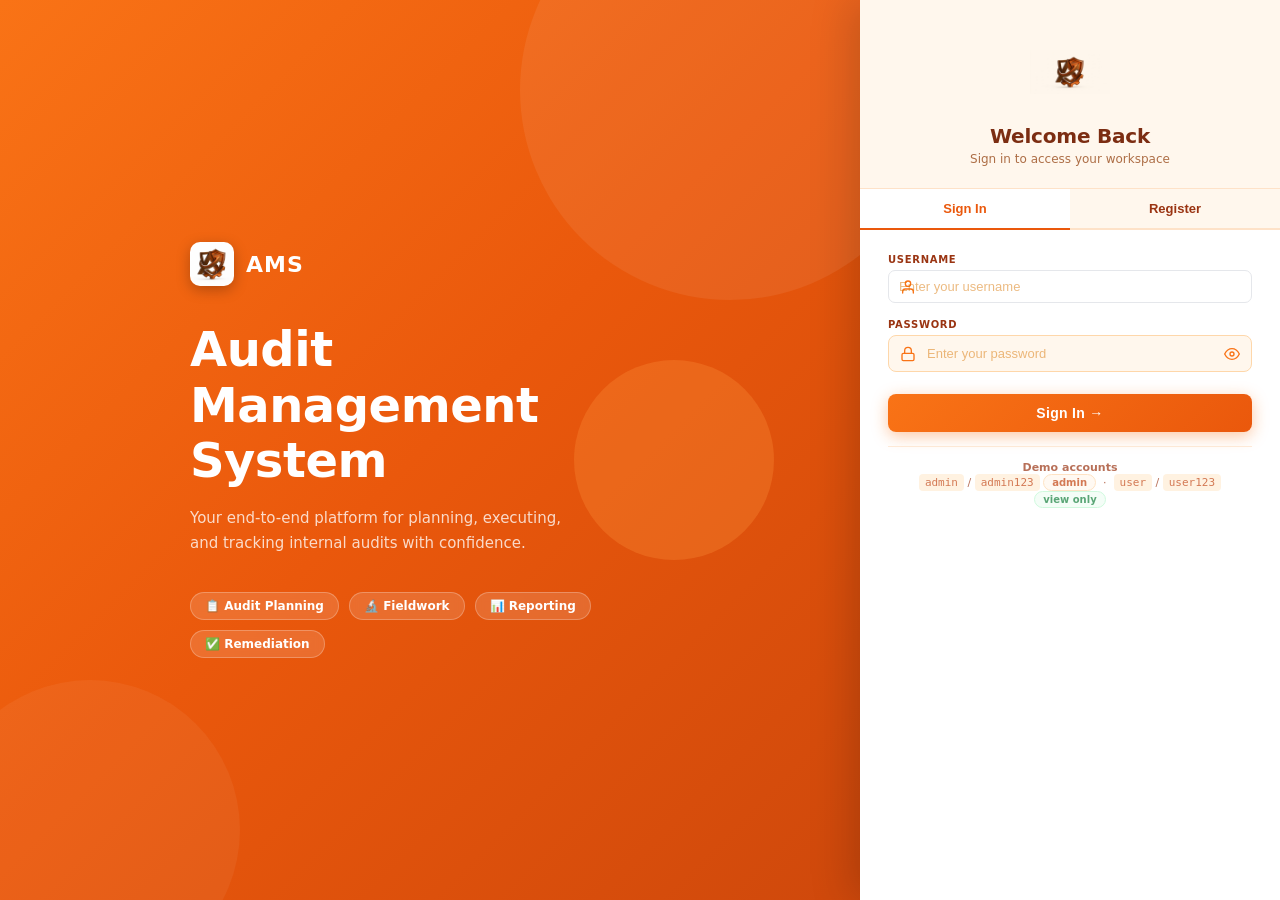
==== app/index.html @ 2ae7cb0f "first commit" ====
<!DOCTYPE html>
<html lang="en">
<head>
  <meta charset="UTF-8">
  <meta name="viewport" content="width=device-width, initial-scale=1.0">
  <title>Audit Management System</title>
  <link rel="icon" type="image/jpeg" href="src/assets/logo.jpeg">
  <link rel="stylesheet" href="src/styles.css">
  <link rel="stylesheet" href="src/auth/login.css">
</head>
<body>

<div id="toast-container"></div>

<!-- MODAL CONTAINER -->
<div id="modal-root"></div>

<!-- ═══════════════════════════════════════════════════════════
     AUTH SCREEN  (shown before the app loads)
     ═══════════════════════════════════════════════════════════ -->
<div id="auth-screen">

  <!-- LEFT: branding / hero -->
  <div class="auth-hero">
    <div class="auth-hero-inner">
      <div class="auth-brand">
        <img src="src/assets/logo.jpeg" alt="AMS Logo" class="auth-brand-logo">
        <span class="auth-brand-name">AMS</span>
      </div>
      <h2 class="auth-hero-title">Audit Management<br>System</h2>
      <p class="auth-hero-sub">
        Your end-to-end platform for planning, executing,<br>
        and tracking internal audits with confidence.
      </p>
      <div class="auth-hero-pills">
        <span class="auth-pill">📋 Audit Planning</span>
        <span class="auth-pill">🔬 Fieldwork</span>
        <span class="auth-pill">📊 Reporting</span>
        <span class="auth-pill">✅ Remediation</span>
      </div>
    </div>
    <!-- decorative swirl blobs -->
    <div class="auth-blob auth-blob-1"></div>
    <div class="auth-blob auth-blob-2"></div>
    <div class="auth-blob auth-blob-3"></div>
  </div>

  <!-- RIGHT: card -->
  <div class="auth-card">

    <!-- Header -->
    <div class="auth-header">
      <span class="auth-logo">
        <img src="src/assets/logo.jpeg" alt="AMS" style="width:80px;height:80px;border-radius:0;object-fit:contain;mix-blend-mode:multiply;background:transparent;">
      </span>
      <h1>Welcome Back</h1>
      <p>Sign in to access your workspace</p>
    </div>

    <!-- Tab switcher -->
    <div class="auth-tabs">
      <button class="auth-tab active" id="tab-login"    onclick="authShowTab('login')">Sign In</button>
      <button class="auth-tab"        id="tab-register" onclick="authShowTab('register')">Register</button>
    </div>

    <!-- Scrollable panels wrapper -->
    <div class="auth-panels-wrap">

    <!-- ── LOGIN PANEL ── -->
    <div class="auth-panel active" id="panel-login">
      <div class="auth-error"   id="login-error"></div>
      <div class="auth-success" id="login-success"></div>

      <div class="auth-field">
        <label>Username</label>
        <div class="auth-input-wrap">
          <span class="auth-icon">
            <svg xmlns="http://www.w3.org/2000/svg" viewBox="0 0 24 24" fill="none" stroke="currentColor" stroke-width="2" stroke-linecap="round" stroke-linejoin="round" width="16" height="16"><path d="M20 21v-2a4 4 0 0 0-4-4H8a4 4 0 0 0-4 4v2"/><circle cx="12" cy="7" r="4"/></svg>
          </span>
          <input class="auth-input" type="text" id="login-username" placeholder="Enter your username" autocomplete="username">
        </div>
      </div>

      <div class="auth-field">
        <label>Password</label>
        <div class="auth-input-wrap">
          <span class="auth-icon">
            <svg xmlns="http://www.w3.org/2000/svg" viewBox="0 0 24 24" fill="none" stroke="currentColor" stroke-width="2" stroke-linecap="round" stroke-linejoin="round" width="16" height="16"><rect x="3" y="11" width="18" height="11" rx="2" ry="2"/><path d="M7 11V7a5 5 0 0 1 10 0v4"/></svg>
          </span>
          <input class="auth-input" type="password" id="login-password" placeholder="Enter your password" autocomplete="current-password">
          <button type="button" class="pw-toggle" onclick="togglePw('login-password', this)" tabindex="-1" aria-label="Show password">
            <svg class="eye-show" xmlns="http://www.w3.org/2000/svg" viewBox="0 0 24 24" fill="none" stroke="currentColor" stroke-width="2" stroke-linecap="round" stroke-linejoin="round" width="16" height="16"><path d="M1 12s4-8 11-8 11 8 11 8-4 8-11 8-11-8-11-8z"/><circle cx="12" cy="12" r="3"/></svg>
            <svg class="eye-hide" xmlns="http://www.w3.org/2000/svg" viewBox="0 0 24 24" fill="none" stroke="currentColor" stroke-width="2" stroke-linecap="round" stroke-linejoin="round" width="16" height="16" style="display:none"><path d="M17.94 17.94A10.07 10.07 0 0 1 12 20c-7 0-11-8-11-8a18.45 18.45 0 0 1 5.06-5.94"/><path d="M9.9 4.24A9.12 9.12 0 0 1 12 4c7 0 11 8 11 8a18.5 18.5 0 0 1-2.16 3.19"/><line x1="1" y1="1" x2="23" y2="23"/></svg>
          </button>
        </div>
      </div>

      <button class="auth-btn" onclick="authDoLogin()">Sign In &rarr;</button>

      <div class="auth-hint">
        <strong>Demo accounts</strong><br>
        <code>admin</code> / <code>admin123</code>
        <span class="role-badge admin">admin</span>
        &nbsp;·&nbsp;
        <code>user</code> / <code>user123</code>
        <span class="role-badge user">view only</span>
      </div>
    </div>

    <!-- ── REGISTER PANEL ── -->
    <div class="auth-panel" id="panel-register">
      <div class="auth-error"   id="reg-error"></div>
      <div class="auth-success" id="reg-success"></div>

      <div class="auth-field">
        <label>Full Name</label>
        <div class="auth-input-wrap">
          <span class="auth-icon">
            <svg xmlns="http://www.w3.org/2000/svg" viewBox="0 0 24 24" fill="none" stroke="currentColor" stroke-width="2" stroke-linecap="round" stroke-linejoin="round" width="16" height="16"><path d="M20 21v-2a4 4 0 0 0-4-4H8a4 4 0 0 0-4 4v2"/><circle cx="12" cy="7" r="4"/></svg>
          </span>
          <input class="auth-input" type="text" id="reg-name" placeholder="e.g. Juan dela Cruz">
        </div>
      </div>

      <div class="auth-field">
        <label>Email</label>
        <div class="auth-input-wrap">
          <span class="auth-icon">
            <svg xmlns="http://www.w3.org/2000/svg" viewBox="0 0 24 24" fill="none" stroke="currentColor" stroke-width="2" stroke-linecap="round" stroke-linejoin="round" width="16" height="16"><path d="M4 4h16c1.1 0 2 .9 2 2v12c0 1.1-.9 2-2 2H4c-1.1 0-2-.9-2-2V6c0-1.1.9-2 2-2z"/><polyline points="22,6 12,13 2,6"/></svg>
          </span>
          <input class="auth-input" type="email" id="reg-email" placeholder="you@company.com" autocomplete="email">
        </div>
      </div>

      <div class="auth-field">
        <label>Username</label>
        <div class="auth-input-wrap">
          <span class="auth-icon">
            <svg xmlns="http://www.w3.org/2000/svg" viewBox="0 0 24 24" fill="none" stroke="currentColor" stroke-width="2" stroke-linecap="round" stroke-linejoin="round" width="16" height="16"><path d="M20 21v-2a4 4 0 0 0-4-4H8a4 4 0 0 0-4 4v2"/><circle cx="12" cy="7" r="4"/></svg>
          </span>
          <input class="auth-input" type="text" id="reg-username" placeholder="3–20 chars, letters/numbers/_" autocomplete="username">
        </div>
      </div>

      <div class="auth-field">
        <label>Password</label>
        <div class="auth-input-wrap">
          <span class="auth-icon">
            <svg xmlns="http://www.w3.org/2000/svg" viewBox="0 0 24 24" fill="none" stroke="currentColor" stroke-width="2" stroke-linecap="round" stroke-linejoin="round" width="16" height="16"><rect x="3" y="11" width="18" height="11" rx="2" ry="2"/><path d="M7 11V7a5 5 0 0 1 10 0v4"/></svg>
          </span>
          <input class="auth-input" type="password" id="reg-password" placeholder="At least 6 characters" autocomplete="new-password">
          <button type="button" class="pw-toggle" onclick="togglePw('reg-password', this)" tabindex="-1" aria-label="Show password">
            <svg class="eye-show" xmlns="http://www.w3.org/2000/svg" viewBox="0 0 24 24" fill="none" stroke="currentColor" stroke-width="2" stroke-linecap="round" stroke-linejoin="round" width="16" height="16"><path d="M1 12s4-8 11-8 11 8 11 8-4 8-11 8-11-8-11-8z"/><circle cx="12" cy="12" r="3"/></svg>
            <svg class="eye-hide" xmlns="http://www.w3.org/2000/svg" viewBox="0 0 24 24" fill="none" stroke="currentColor" stroke-width="2" stroke-linecap="round" stroke-linejoin="round" width="16" height="16" style="display:none"><path d="M17.94 17.94A10.07 10.07 0 0 1 12 20c-7 0-11-8-11-8a18.45 18.45 0 0 1 5.06-5.94"/><path d="M9.9 4.24A9.12 9.12 0 0 1 12 4c7 0 11 8 11 8a18.5 18.5 0 0 1-2.16 3.19"/><line x1="1" y1="1" x2="23" y2="23"/></svg>
          </button>
        </div>
      </div>

      <div class="auth-field">
        <label>Confirm Password</label>
        <div class="auth-input-wrap">
          <span class="auth-icon">
            <svg xmlns="http://www.w3.org/2000/svg" viewBox="0 0 24 24" fill="none" stroke="currentColor" stroke-width="2" stroke-linecap="round" stroke-linejoin="round" width="16" height="16"><rect x="3" y="11" width="18" height="11" rx="2" ry="2"/><path d="M7 11V7a5 5 0 0 1 10 0v4"/></svg>
          </span>
          <input class="auth-input" type="password" id="reg-confirm" placeholder="Repeat password" autocomplete="new-password">
          <button type="button" class="pw-toggle" onclick="togglePw('reg-confirm', this)" tabindex="-1" aria-label="Show password">
            <svg class="eye-show" xmlns="http://www.w3.org/2000/svg" viewBox="0 0 24 24" fill="none" stroke="currentColor" stroke-width="2" stroke-linecap="round" stroke-linejoin="round" width="16" height="16"><path d="M1 12s4-8 11-8 11 8 11 8-4 8-11 8-11-8-11-8z"/><circle cx="12" cy="12" r="3"/></svg>
            <svg class="eye-hide" xmlns="http://www.w3.org/2000/svg" viewBox="0 0 24 24" fill="none" stroke="currentColor" stroke-width="2" stroke-linecap="round" stroke-linejoin="round" width="16" height="16" style="display:none"><path d="M17.94 17.94A10.07 10.07 0 0 1 12 20c-7 0-11-8-11-8a18.45 18.45 0 0 1 5.06-5.94"/><path d="M9.9 4.24A9.12 9.12 0 0 1 12 4c7 0 11 8 11 8a18.5 18.5 0 0 1-2.16 3.19"/><line x1="1" y1="1" x2="23" y2="23"/></svg>
          </button>
        </div>
      </div>

      <button class="auth-btn" onclick="authDoRegister()">Create Account &rarr;</button>

      <div class="auth-hint">
        New accounts are granted <strong>view-only</strong> access.<br>
        Contact an admin to request write access.
      </div>
    </div>

    </div><!-- /.auth-panels-wrap -->
  </div><!-- /.auth-card -->
</div><!-- /#auth-screen -->

<div class="app">
  <!-- SIDEBAR -->
  <aside class="sidebar">
    <div class="sidebar-header">
      <img src="src/assets/logo.jpeg" alt="AMS Logo" class="sidebar-logo-img">
      <div class="sidebar-header-text">
        <h1>AMS</h1>
        <p>Audit Management System</p>
      </div>
    </div>

    <div class="sidebar-section">
      <div class="sidebar-section-label">Dashboard</div>
      <div class="nav-item active" onclick="navigate('dashboard')" id="nav-dashboard">
        <span class="icon"><svg xmlns="http://www.w3.org/2000/svg" viewBox="0 0 24 24" fill="none" stroke="currentColor" stroke-width="2" stroke-linecap="round" stroke-linejoin="round" width="16" height="16"><rect x="3" y="3" width="7" height="7"/><rect x="14" y="3" width="7" height="7"/><rect x="14" y="14" width="7" height="7"/><rect x="3" y="14" width="7" height="7"/></svg></span> Dashboard
      </div>
    </div>

    <div class="sidebar-section">
      <div class="sidebar-section-label">Planning</div>
      <div class="nav-item" onclick="navigate('universe')" id="nav-universe">
        <span class="icon"><svg xmlns="http://www.w3.org/2000/svg" viewBox="0 0 24 24" fill="none" stroke="currentColor" stroke-width="2" stroke-linecap="round" stroke-linejoin="round" width="16" height="16"><circle cx="12" cy="12" r="10"/><line x1="2" y1="12" x2="22" y2="12"/><path d="M12 2a15.3 15.3 0 0 1 4 10 15.3 15.3 0 0 1-4 10 15.3 15.3 0 0 1-4-10 15.3 15.3 0 0 1 4-10z"/></svg></span> Audit Universe
      </div>
      <div class="nav-item" onclick="navigate('plan')" id="nav-plan">
        <span class="icon"><svg xmlns="http://www.w3.org/2000/svg" viewBox="0 0 24 24" fill="none" stroke="currentColor" stroke-width="2" stroke-linecap="round" stroke-linejoin="round" width="16" height="16"><path d="M14 2H6a2 2 0 0 0-2 2v16a2 2 0 0 0 2 2h12a2 2 0 0 0 2-2V8z"/><polyline points="14 2 14 8 20 8"/><line x1="16" y1="13" x2="8" y2="13"/><line x1="16" y1="17" x2="8" y2="17"/><polyline points="10 9 9 9 8 9"/></svg></span> Annual Plan
      </div>
    </div>

    <div class="sidebar-section">
      <div class="sidebar-section-label">Execution</div>
      <div class="nav-item" onclick="navigate('engagements')" id="nav-engagements">
        <span class="icon"><svg xmlns="http://www.w3.org/2000/svg" viewBox="0 0 24 24" fill="none" stroke="currentColor" stroke-width="2" stroke-linecap="round" stroke-linejoin="round" width="16" height="16"><path d="M22 19a2 2 0 0 1-2 2H4a2 2 0 0 1-2-2V5a2 2 0 0 1 2-2h5l2 3h9a2 2 0 0 1 2 2z"/></svg></span> Engagements
      </div>
      <div class="nav-item" onclick="navigate('fieldwork')" id="nav-fieldwork">
        <span class="icon"><svg xmlns="http://www.w3.org/2000/svg" viewBox="0 0 24 24" fill="none" stroke="currentColor" stroke-width="2" stroke-linecap="round" stroke-linejoin="round" width="16" height="16"><path d="M9 3H5a2 2 0 0 0-2 2v4m6-6h10a2 2 0 0 1 2 2v4M9 3v11m0 0H5a2 2 0 0 0-2 2v3a2 2 0 0 0 2 2h14a2 2 0 0 0 2-2v-3a2 2 0 0 0-2-2h-4m-5 0h4"/></svg></span> Fieldwork
      </div>
      <div class="nav-item" onclick="navigate('docreqs')" id="nav-docreqs">
        <span class="icon"><svg xmlns="http://www.w3.org/2000/svg" viewBox="0 0 24 24" fill="none" stroke="currentColor" stroke-width="2" stroke-linecap="round" stroke-linejoin="round" width="16" height="16"><path d="M22 19a2 2 0 0 1-2 2H4a2 2 0 0 1-2-2V5a2 2 0 0 1 2-2h5l2 3h9a2 2 0 0 1 2 2z"/><line x1="12" y1="11" x2="12" y2="17"/><line x1="9" y1="14" x2="15" y2="14"/></svg></span> Document Requests
        <span class="nav-badge" id="badge-docreqs">3</span>
      </div>
    </div>

    <div class="sidebar-section">
      <div class="sidebar-section-label">Reporting</div>
      <div class="nav-item" onclick="navigate('reporting')" id="nav-reporting">
        <span class="icon"><svg xmlns="http://www.w3.org/2000/svg" viewBox="0 0 24 24" fill="none" stroke="currentColor" stroke-width="2" stroke-linecap="round" stroke-linejoin="round" width="16" height="16"><path d="M14 2H6a2 2 0 0 0-2 2v16a2 2 0 0 0 2 2h12a2 2 0 0 0 2-2V8z"/><polyline points="14 2 14 8 20 8"/><line x1="16" y1="13" x2="8" y2="13"/><line x1="16" y1="17" x2="8" y2="17"/></svg></span> Reports
      </div>
      <div class="nav-item" onclick="navigate('issues')" id="nav-issues">
        <span class="icon"><svg xmlns="http://www.w3.org/2000/svg" viewBox="0 0 24 24" fill="none" stroke="currentColor" stroke-width="2" stroke-linecap="round" stroke-linejoin="round" width="16" height="16"><path d="M10.29 3.86L1.82 18a2 2 0 0 0 1.71 3h16.94a2 2 0 0 0 1.71-3L13.71 3.86a2 2 0 0 0-3.42 0z"/><line x1="12" y1="9" x2="12" y2="13"/><line x1="12" y1="17" x2="12.01" y2="17"/></svg></span> Issues &amp; Remediation
        <span class="nav-badge" id="badge-issues">7</span>
      </div>
    </div>

    <div class="sidebar-section">
      <div class="sidebar-section-label">Administration</div>
      <div class="nav-item" onclick="navigate('iam')" id="nav-iam">
        <span class="icon"><svg xmlns="http://www.w3.org/2000/svg" viewBox="0 0 24 24" fill="none" stroke="currentColor" stroke-width="2" stroke-linecap="round" stroke-linejoin="round" width="16" height="16"><path d="M17 21v-2a4 4 0 0 0-4-4H5a4 4 0 0 0-4 4v2"/><circle cx="9" cy="7" r="4"/><path d="M23 21v-2a4 4 0 0 0-3-3.87"/><path d="M16 3.13a4 4 0 0 1 0 7.75"/></svg></span> Users &amp; Roles
      </div>
      <div class="nav-item" onclick="navigate('trail')" id="nav-trail">
        <span class="icon"><svg xmlns="http://www.w3.org/2000/svg" viewBox="0 0 24 24" fill="none" stroke="currentColor" stroke-width="2" stroke-linecap="round" stroke-linejoin="round" width="16" height="16"><rect x="3" y="11" width="18" height="11" rx="2" ry="2"/><path d="M7 11V7a5 5 0 0 1 10 0v4"/></svg></span> Audit Trail
      </div>
    </div>

    <div class="sidebar-footer">
      <div class="user-chip" onclick="navigate('iam')">
        <div class="user-avatar" id="user-avatar">CA</div>
        <div class="user-info">
          <div class="user-name" id="user-name">Chief Auditor</div>
          <div class="user-role" id="user-role">Chief Audit Executive</div>
        </div>
      </div>
      <button id="logout-btn" onclick="authLogout()" style="margin-top:12px;width:100%;display:flex;align-items:center;justify-content:center;gap:6px;padding:8px 12px;background:rgba(255,255,255,0.08);border:1px solid rgba(255,255,255,0.15);border-radius:8px;color:rgba(255,255,255,0.8);font-size:12px;font-weight:600;cursor:pointer;transition:all 0.15s;" onmouseover="this.style.background='rgba(255,255,255,0.15)'" onmouseout="this.style.background='rgba(255,255,255,0.08)'">
        <svg xmlns="http://www.w3.org/2000/svg" viewBox="0 0 24 24" fill="none" stroke="currentColor" stroke-width="2" stroke-linecap="round" stroke-linejoin="round" width="14" height="14"><path d="M9 21H5a2 2 0 0 1-2-2V5a2 2 0 0 1 2-2h4"/><polyline points="16 17 21 12 16 7"/><line x1="21" y1="12" x2="9" y2="12"/></svg>Sign Out
      </button>
      <button onclick="dbReset()" style="margin-top:6px;width:100%;padding:5px;background:transparent;border:1px solid rgba(255,255,255,0.1);border-radius:6px;color:rgba(255,255,255,0.35);font-size:11px;cursor:pointer;transition:all 0.15s;" onmouseover="this.style.color='rgba(255,255,255,0.65)'" onmouseout="this.style.color='rgba(255,255,255,0.35)'">
        <svg xmlns="http://www.w3.org/2000/svg" viewBox="0 0 24 24" fill="none" stroke="currentColor" stroke-width="2" stroke-linecap="round" stroke-linejoin="round" width="12" height="12" style="vertical-align:-2px;margin-right:3px"><polyline points="23 4 23 10 17 10"/><polyline points="1 20 1 14 7 14"/><path d="M3.51 9a9 9 0 0 1 14.85-3.36L23 10M1 14l4.64 4.36A9 9 0 0 0 20.49 15"/></svg>Reset Sample Data
      </button>
    </div>
  </aside>

  <!-- MAIN -->
  <main class="main">
    <div class="topbar">
      <h2 id="page-title">Dashboard</h2>
      <div class="topbar-actions" id="topbar-actions">
        <div id="readonly-banner"><svg xmlns="http://www.w3.org/2000/svg" viewBox="0 0 24 24" fill="none" stroke="currentColor" stroke-width="2" stroke-linecap="round" stroke-linejoin="round" width="14" height="14" style="vertical-align:-2px;margin-right:4px"><path d="M10.29 3.86L1.82 18a2 2 0 0 0 1.71 3h16.94a2 2 0 0 0 1.71-3L13.71 3.86a2 2 0 0 0-3.42 0z"/><line x1="12" y1="9" x2="12" y2="13"/><line x1="12" y1="17" x2="12.01" y2="17"/></svg>View-only mode</div>
      </div>
    </div>
    <div class="content" id="main-content">
      <!-- Dynamic content rendered here -->
    </div>
  </main>
</div>

<!-- Auth module must load before everything else -->
<script src="src/auth/auth.js"></script>

<!-- Application modules loaded in dependency order -->
<script src="src/data/db.js"></script>
<script src="src/utils/helpers.js"></script>
<script src="src/utils/navigation.js"></script>
<script src="src/components/dashboard.js"></script>
<script src="src/components/universe.js"></script>
<script src="src/components/plan.js"></script>
<script src="src/components/engagements.js"></script>
<script src="src/components/fieldwork.js"></script>
<script src="src/components/docreqs.js"></script>
<script src="src/components/reporting.js"></script>
<script src="src/components/issues.js"></script>
<script src="src/components/iam.js"></script>
<script src="src/components/trail.js"></script>
<script src="src/main.js"></script>
<script>
function togglePw(inputId, btn) {
  var input = document.getElementById(inputId);
  var isHidden = input.type === 'password';
  input.type = isHidden ? 'text' : 'password';
  btn.querySelector('.eye-show').style.display = isHidden ? 'none'  : '';
  btn.querySelector('.eye-hide').style.display = isHidden ? ''      : 'none';
  btn.setAttribute('aria-label', isHidden ? 'Hide password' : 'Show password');
}
</script>
</body>
</html>
---- app/src/styles.css ----
/* ============================================================
   AMS — Global Stylesheet  (Dark + Orange — BuildCore style)
   ============================================================ */

:root {
  /* Orange palette */
  --orange:        #f97316;
  --orange-dark:   #ea580c;
  --orange-darker: #c2410c;
  --orange-light:  #fb923c;
  --orange-pale:   #fff7ed;
  --orange-glow:   rgba(249,115,22,0.18);

  /* Dark palette */
  --dark-900: #111111;
  --dark-800: #1a1a1a;
  --dark-700: #222222;
  --dark-600: #2a2a2a;
  --dark-500: #333333;
  --dark-400: #444444;

  /* Light surface (main content area) */
  --bg:        #f5f5f5;
  --surface:   #ffffff;
  --border:    #e5e7eb;

  /* Text */
  --text:      #111827;
  --muted:     #6b7280;
  --text-dark: rgba(255,255,255,0.85);
  --muted-dark:rgba(255,255,255,0.45);

  /* Status */
  --success: #16a34a;
  --warning: #d97706;
  --danger:  #dc2626;
  --info:    #0284c7;

  /* Misc */
  --radius:    10px;
  --radius-lg: 16px;
  --shadow-sm: 0 1px 2px rgba(0,0,0,0.06);
  --shadow:    0 1px 4px rgba(0,0,0,0.08), 0 1px 2px rgba(0,0,0,0.04);
  --shadow-md: 0 4px 14px rgba(0,0,0,0.10);
  --shadow-lg: 0 10px 32px rgba(0,0,0,0.14);
  --sidebar-w: 250px;
}

* { box-sizing: border-box; margin: 0; padding: 0; }
body {
  font-family: -apple-system, "Segoe UI", system-ui, sans-serif;
  font-size: 14px;
  background: var(--bg);
  color: var(--text);
  min-height: 100vh;
  -webkit-font-smoothing: antialiased;
}

/* ── Layout ──────────────────────────────────────────────── */
.app { display: flex; height: 100vh; overflow: hidden; }

/* ══ DARK SIDEBAR ══════════════════════════════════════════ */
.sidebar {
  width: var(--sidebar-w);
  background: var(--dark-800);
  color: var(--text-dark);
  display: flex;
  flex-direction: column;
  flex-shrink: 0;
  overflow-y: auto;
  border-right: 1px solid var(--dark-600);
}

.sidebar-header {
  padding: 18px 18px 16px;
  border-bottom: 1px solid var(--dark-600);
  display: flex;
  align-items: center;
  gap: 12px;
}

.sidebar-logo-img {
  width: 38px;
  height: 38px;
  border-radius: 8px;
  object-fit: cover;
  flex-shrink: 0;
  box-shadow: 0 2px 10px rgba(249,115,22,0.4);
}

.sidebar-header-text h1 {
  font-size: 15px;
  font-weight: 800;
  letter-spacing: 0.3px;
  line-height: 1.2;
  color: #fff;
}
.sidebar-header-text p {
  font-size: 10px;
  color: var(--muted-dark);
  margin-top: 2px;
}

.sidebar-section { padding: 10px 0; }
.sidebar-section-label {
  font-size: 9.5px;
  font-weight: 700;
  letter-spacing: 1.2px;
  text-transform: uppercase;
  color: rgba(255,255,255,0.28);
  padding: 0 18px 5px;
}

.nav-item {
  display: flex;
  align-items: center;
  gap: 10px;
  padding: 9px 18px;
  cursor: pointer;
  font-size: 13px;
  color: rgba(255,255,255,0.55);
  transition: all 0.15s;
  border-left: 3px solid transparent;
  margin: 1px 0;
}
.nav-item:hover {
  background: rgba(249,115,22,0.08);
  color: var(--orange-light);
}
.nav-item.active {
  background: rgba(249,115,22,0.12);
  color: var(--orange-light);
  border-left-color: var(--orange);
  font-weight: 600;
}
.nav-item .icon {
  width: 20px;
  flex-shrink: 0;
  display: flex;
  align-items: center;
  justify-content: center;
  opacity: 0.75;
}
.nav-item.active .icon { opacity: 1; color: var(--orange); }
.nav-badge {
  margin-left: auto;
  background: var(--orange-darker);
  color: #fff;
  font-size: 10px;
  font-weight: 700;
  padding: 1px 6px;
  border-radius: 10px;
  min-width: 18px;
  text-align: center;
}

.sidebar-footer {
  margin-top: auto;
  padding: 14px 18px;
  border-top: 1px solid var(--dark-600);
}
.user-chip { display: flex; align-items: center; gap: 10px; cursor: pointer; }
.user-avatar {
  width: 34px;
  height: 34px;
  border-radius: 50%;
  background: linear-gradient(135deg, var(--orange) 0%, var(--orange-darker) 100%);
  display: flex;
  align-items: center;
  justify-content: center;
  font-size: 13px;
  font-weight: 700;
  color: #fff;
  flex-shrink: 0;
  box-shadow: 0 2px 8px rgba(249,115,22,0.35);
}
.user-info { flex: 1; min-width: 0; }
.user-name {
  font-size: 13px;
  font-weight: 600;
  color: #fff;
  white-space: nowrap;
  overflow: hidden;
  text-overflow: ellipsis;
}
.user-role { font-size: 11px; color: var(--muted-dark); margin-top: 1px; }

/* ══ MAIN AREA ══════════════════════════════════════════════ */
.main { flex: 1; display: flex; flex-direction: column; overflow: hidden; background: var(--bg); }

.topbar {
  background: var(--surface);
  border-bottom: 1px solid var(--border);
  padding: 0 28px;
  height: 58px;
  display: flex;
  align-items: center;
  gap: 16px;
  flex-shrink: 0;
  box-shadow: var(--shadow-sm);
}
.topbar h2 {
  font-size: 17px;
  font-weight: 800;
  color: var(--text);
  letter-spacing: -0.3px;
}
.topbar-actions { margin-left: auto; display: flex; align-items: center; gap: 10px; }
.content { flex: 1; overflow-y: auto; padding: 28px; }

/* ── Cards ───────────────────────────────────────────────── */
.card {
  background: var(--surface);
  border: 1px solid var(--border);
  border-radius: var(--radius);
  box-shadow: var(--shadow);
}
.card-header {
  padding: 16px 20px;
  border-bottom: 1px solid var(--border);
  display: flex;
  align-items: center;
  justify-content: space-between;
  gap: 12px;
}
.card-title { font-size: 14px; font-weight: 700; }
.card-body { padding: 20px; }

/* ── Buttons ─────────────────────────────────────────────── */
.btn {
  display: inline-flex;
  align-items: center;
  gap: 6px;
  padding: 7px 14px;
  border-radius: 7px;
  font-size: 13px;
  font-weight: 600;
  cursor: pointer;
  border: 1px solid transparent;
  transition: all 0.15s;
  line-height: 1.4;
}
.btn-primary   { background: var(--orange); color: #fff; border-color: var(--orange); box-shadow: 0 2px 8px rgba(249,115,22,0.3); }
.btn-primary:hover { background: var(--orange-dark); border-color: var(--orange-dark); }
.btn-secondary { background: var(--surface); color: var(--text); border-color: var(--border); }
.btn-secondary:hover { background: var(--bg); }
.btn-success   { background: var(--success); color: #fff; }
.btn-danger    { background: var(--danger);  color: #fff; }
.btn-warning   { background: var(--warning); color: #fff; }
.btn-info      { background: var(--info);    color: #fff; }
.btn-sm  { padding: 4px 10px;  font-size: 12px; }
.btn-xs  { padding: 2px 8px;   font-size: 11px; }
.btn:disabled { opacity: 0.45; cursor: not-allowed; }

/* ── Tables ──────────────────────────────────────────────── */
.table-wrap { overflow-x: auto; }
table { width: 100%; border-collapse: collapse; }
th {
  background: var(--bg);
  font-size: 11px; font-weight: 700;
  text-transform: uppercase; letter-spacing: 0.5px;
  color: var(--muted); padding: 9px 12px;
  text-align: left; border-bottom: 1px solid var(--border); white-space: nowrap;
}
td { padding: 10px 12px; border-bottom: 1px solid var(--border); font-size: 13px; vertical-align: middle; }
tr:last-child td { border-bottom: none; }
tr:hover td { background: #fafafa; }

/* ── Badges ──────────────────────────────────────────────── */
.badge { display: inline-block; padding: 2px 8px; border-radius: 12px; font-size: 11px; font-weight: 600; white-space: nowrap; }
.badge-critical    { background: #fef2f2; color: #dc2626; }
.badge-high        { background: #fff7ed; color: #ea580c; }
.badge-medium      { background: #fffbeb; color: #ca8a04; }
.badge-low         { background: #f0fdf4; color: #16a34a; }
.badge-planned     { background: #eff6ff; color: #2563eb; }
.badge-scheduled   { background: #f0f9ff; color: #0369a1; }
.badge-in-progress { background: #fff7ed; color: var(--orange-dark); }
.badge-reporting   { background: #fdf4ff; color: #9333ea; }
.badge-closed      { background: #f0fdf4; color: #15803d; }
.badge-deferred    { background: #fef9c3; color: #854d0e; }
.badge-cancelled   { background: #fef2f2; color: #991b1b; }
.badge-draft       { background: #f1f5f9; color: #475569; }
.badge-open        { background: #fff7ed; color: var(--orange-dark); }
.badge-approved    { background: #f0fdf4; color: #15803d; }
.badge-pending     { background: #fff7ed; color: #9a3412; }
.badge-overdue     { background: #fef2f2; color: #dc2626; }
.badge-due-soon    { background: #fff7ed; color: #ea580c; }
.badge-not-due     { background: #f0fdf4; color: #16a34a; }
.badge-never       { background: #f8fafc; color: #64748b; }
.badge-default     { background: #f1f5f9; color: #475569; }
.badge-warning     { background: #fffbeb; color: #ca8a04; }

/* ── Forms ───────────────────────────────────────────────── */
.form-group { margin-bottom: 16px; }
.form-row { display: grid; grid-template-columns: repeat(auto-fit, minmax(200px, 1fr)); gap: 16px; }
label { display: block; font-size: 12px; font-weight: 600; color: var(--muted); margin-bottom: 5px; text-transform: uppercase; letter-spacing: 0.3px; }
input[type=text], input[type=number], input[type=date], input[type=email], select, textarea {
  width: 100%; padding: 8px 10px; border: 1px solid var(--border); border-radius: 7px;
  font-size: 13px; color: var(--text); background: var(--surface); transition: border 0.15s; outline: none;
}
input:focus, select:focus, textarea:focus {
  border-color: var(--orange);
  box-shadow: 0 0 0 3px rgba(249,115,22,0.12);
}
textarea { resize: vertical; min-height: 80px; }

/* ── Grid ────────────────────────────────────────────────── */
.grid-2 { display: grid; grid-template-columns: 1fr 1fr; gap: 20px; }
.grid-3 { display: grid; grid-template-columns: 1fr 1fr 1fr; gap: 20px; }
.grid-4 { display: grid; grid-template-columns: repeat(4, 1fr); gap: 20px; }

/* ── Stat Cards ──────────────────────────────────────────── */
.stat-card {
  background: var(--surface);
  border: 1px solid var(--border);
  border-radius: var(--radius);
  padding: 20px;
  box-shadow: var(--shadow);
  transition: transform 0.15s, box-shadow 0.15s;
}
.stat-card:hover { transform: translateY(-2px); box-shadow: var(--shadow-md); }
.stat-label { font-size: 11px; font-weight: 700; color: var(--muted); text-transform: uppercase; letter-spacing: 0.5px; }
.stat-value { font-size: 30px; font-weight: 800; margin: 6px 0 2px; line-height: 1; }
.stat-sub { font-size: 12px; color: var(--muted); }

/* ── Modals ──────────────────────────────────────────────── */
.modal-overlay { position: fixed; inset: 0; background: rgba(0,0,0,0.55); display: flex; align-items: center; justify-content: center; z-index: 1000; padding: 20px; backdrop-filter: blur(2px); }
.modal { background: var(--surface); border-radius: var(--radius-lg); width: 100%; max-width: 640px; max-height: 90vh; display: flex; flex-direction: column; box-shadow: var(--shadow-lg); }
.modal-lg { max-width: 860px; }
.modal-header { padding: 20px 24px 16px; border-bottom: 1px solid var(--border); display: flex; align-items: center; justify-content: space-between; }
.modal-header h3 { font-size: 16px; font-weight: 700; }
.modal-close { background: none; border: none; font-size: 20px; cursor: pointer; color: var(--muted); padding: 2px 6px; border-radius: 4px; }
.modal-close:hover { background: var(--bg); color: var(--text); }
.modal-body { padding: 24px; overflow-y: auto; flex: 1; }
.modal-footer { padding: 16px 24px; border-top: 1px solid var(--border); display: flex; justify-content: flex-end; gap: 10px; }

/* ── Inner Tabs ──────────────────────────────────────────── */
.tab-bar { display: flex; border-bottom: 2px solid var(--border); margin-bottom: 20px; gap: 4px; }
.tab-btn { padding: 8px 16px; font-size: 13px; font-weight: 500; cursor: pointer; border: none; background: none; color: var(--muted); border-bottom: 2px solid transparent; margin-bottom: -2px; transition: all 0.15s; border-radius: 4px 4px 0 0; }
.tab-btn:hover { color: var(--orange); background: var(--orange-pale); }
.tab-btn.active { color: var(--orange-dark); border-bottom-color: var(--orange); font-weight: 700; }
.tab-panel { display: none; }
.tab-panel.active { display: block; }

/* ── Timeline ────────────────────────────────────────────── */
.timeline { list-style: none; padding: 0; }
.timeline-item { display: flex; gap: 12px; margin-bottom: 14px; }
.timeline-dot { width: 9px; height: 9px; border-radius: 50%; background: var(--orange); flex-shrink: 0; margin-top: 4px; }
.timeline-dot.success { background: var(--success); }
.timeline-dot.warning { background: var(--warning); }
.timeline-dot.danger  { background: var(--danger); }
.timeline-content { flex: 1; }
.timeline-title { font-size: 13px; font-weight: 600; }
.timeline-meta { font-size: 11px; color: var(--muted); margin-top: 2px; }

/* ── Progress ────────────────────────────────────────────── */
.progress-bar { background: var(--border); border-radius: 99px; height: 6px; overflow: hidden; }
.progress-fill { height: 100%; border-radius: 99px; background: linear-gradient(90deg, var(--orange), var(--orange-dark)); transition: width 0.4s; }

/* ── Alerts ──────────────────────────────────────────────── */
.alert { padding: 12px 16px; border-radius: 8px; font-size: 13px; margin-bottom: 16px; display: flex; align-items: flex-start; gap: 10px; }
.alert-info    { background: #eff6ff; border: 1px solid #bfdbfe; color: #1e40af; }
.alert-warning { background: #fff7ed; border: 1px solid #fed7aa; color: #9a3412; }
.alert-success { background: #f0fdf4; border: 1px solid #bbf7d0; color: #14532d; }
.alert-danger  { background: #fef2f2; border: 1px solid #fecaca; color: #991b1b; }

/* ── Checklist ───────────────────────────────────────────── */
.check-item { display: flex; align-items: center; gap: 10px; padding: 8px 0; border-bottom: 1px solid var(--border); }
.check-item:last-child { border-bottom: none; }
.check-item input[type=checkbox] { width: 16px; height: 16px; accent-color: var(--orange); }
.check-label { font-size: 13px; flex: 1; }

/* ── Risk ────────────────────────────────────────────────── */
.risk-critical { color: var(--danger);  font-weight: 700; }
.risk-high     { color: var(--warning); font-weight: 700; }
.risk-medium   { color: #ca8a04;        font-weight: 700; }
.risk-low      { color: var(--success); font-weight: 700; }

/* ── Workflow Steps ──────────────────────────────────────── */
.workflow-steps { display: flex; align-items: center; gap: 0; margin-bottom: 24px; overflow-x: auto; padding-bottom: 4px; }
.wf-step { display: flex; flex-direction: column; align-items: center; flex: 1; min-width: 90px; }
.wf-step-circle { width: 32px; height: 32px; border-radius: 50%; display: flex; align-items: center; justify-content: center; font-size: 13px; font-weight: 700; border: 2px solid var(--border); background: var(--surface); color: var(--muted); }
.wf-step-circle.done   { background: var(--orange);      border-color: var(--orange);      color: #fff; }
.wf-step-circle.active { background: var(--orange-dark); border-color: var(--orange-dark); color: #fff; }
.wf-step-label { font-size: 10px; color: var(--muted); margin-top: 4px; text-align: center; max-width: 80px; }
.wf-connector { flex: 1; height: 2px; background: var(--border); margin-top: -18px; min-width: 20px; }
.wf-connector.done { background: var(--orange); }

/* ── Utility ─────────────────────────────────────────────── */
.flex { display: flex; align-items: center; }
.gap-2 { gap: 8px; }
.gap-3 { gap: 12px; }
.mt-4  { margin-top: 16px; }
.mt-6  { margin-top: 24px; }
.mb-4  { margin-bottom: 16px; }
.text-muted { color: var(--muted); }
.text-sm    { font-size: 12px; }
.font-bold  { font-weight: 700; }
.text-right { text-align: right; }
.hidden     { display: none !important; }
.divider    { height: 1px; background: var(--border); margin: 20px 0; }
.chip { display: inline-flex; align-items: center; gap: 4px; padding: 2px 8px; background: var(--bg); border: 1px solid var(--border); border-radius: 20px; font-size: 11px; color: var(--muted); }

/* ── Scrollbar ───────────────────────────────────────────── */
::-webkit-scrollbar { width: 5px; height: 5px; }
::-webkit-scrollbar-track { background: transparent; }
::-webkit-scrollbar-thumb { background: #d1d5db; border-radius: 3px; }
.sidebar::-webkit-scrollbar-thumb { background: var(--dark-500); }

/* ── Toast ───────────────────────────────────────────────── */
#toast-container { position: fixed; bottom: 24px; right: 24px; display: flex; flex-direction: column; gap: 8px; z-index: 9999; }
.toast { background: var(--dark-700); color: #f8fafc; padding: 12px 18px; border-radius: 9px; font-size: 13px; box-shadow: var(--shadow-md); display: flex; align-items: center; gap: 10px; animation: slideIn 0.2s ease; }
.toast.success { border-left: 3px solid var(--success); }
.toast.error   { border-left: 3px solid var(--danger);  }
.toast.info    { border-left: 3px solid var(--orange);  }
@keyframes slideIn { from { transform: translateX(40px); opacity: 0; } to { transform: translateX(0); opacity: 1; } }

/* ── Responsive ──────────────────────────────────────────── */
@media (max-width: 900px) {
  :root { --sidebar-w: 200px; }
  .grid-4 { grid-template-columns: 1fr 1fr; }
  .grid-3 { grid-template-columns: 1fr 1fr; }
  .grid-2 { grid-template-columns: 1fr; }
}
---- app/src/auth/login.css ----
/* ============================================================
s    app/src/auth/login.css  —  Orange landing-page design
   ============================================================ */

/* ── Full-screen overlay: two-column layout ── */
#auth-screen {
  position: fixed;
  inset: 0;
  display: flex;
  align-items: stretch;
  z-index: 9000;
  background: linear-gradient(135deg, #f97316 0%, #ea580c 40%, #c2410c 100%);
}

#auth-screen.hidden { display: none; }

/* ══════════════════════════════════════════
   LEFT HERO PANEL
══════════════════════════════════════════ */
.auth-hero {
  flex: 1;
  position: relative;
  display: flex;
  align-items: center;
  justify-content: center;
  padding: 60px 56px;
  overflow: hidden;
}

/* Decorative swirl blobs (mimic the curved shapes in the reference) */
.auth-blob {
  position: absolute;
  border-radius: 50%;
  pointer-events: none;
}
.auth-blob-1 {
  width: 420px; height: 420px;
  background: rgba(255,255,255,0.07);
  top: -120px; right: -80px;
}
.auth-blob-2 {
  width: 300px; height: 300px;
  background: rgba(255,255,255,0.05);
  bottom: -80px; left: -60px;
}
.auth-blob-3 {
  width: 200px; height: 200px;
  background: rgba(251,146,60,0.3);
  top: 40%; right: 10%;
}

.auth-hero-inner {
  position: relative;
  z-index: 1;
  max-width: 480px;
}

/* Brand row */
.auth-brand {
  display: flex;
  align-items: center;
  gap: 12px;
  margin-bottom: 36px;
}
.auth-brand-logo {
  width: 44px;
  height: 44px;
  border-radius: 10px;
  object-fit: cover;
  box-shadow: 0 4px 14px rgba(0,0,0,0.25);
}
.auth-brand-name {
  font-size: 22px;
  font-weight: 800;
  color: #fff;
  letter-spacing: 1px;
}

/* Hero headline */
.auth-hero-title {
  font-size: clamp(32px, 4vw, 48px);
  font-weight: 800;
  color: #fff;
  line-height: 1.15;
  letter-spacing: -0.5px;
  margin-bottom: 18px;
}

.auth-hero-sub {
  font-size: 15px;
  color: rgba(255,255,255,0.78);
  line-height: 1.65;
  margin-bottom: 36px;
}

/* Feature pills */
.auth-hero-pills {
  display: flex;
  flex-wrap: wrap;
  gap: 10px;
}
.auth-pill {
  background: rgba(255,255,255,0.14);
  border: 1px solid rgba(255,255,255,0.25);
  color: #fff;
  font-size: 12px;
  font-weight: 600;
  padding: 6px 14px;
  border-radius: 20px;
  backdrop-filter: blur(4px);
}

/* ══════════════════════════════════════════
   RIGHT CARD PANEL
══════════════════════════════════════════ */
.auth-card {
  width: 420px;
  flex-shrink: 0;
  background: #fff;
  display: flex;
  flex-direction: column;
  max-height: 100vh;
  overflow: hidden;
  box-shadow: -8px 0 40px rgba(0,0,0,0.18);
}

@keyframes authFadeIn {
  from { opacity: 0; transform: translateX(24px); }
  to   { opacity: 1; transform: translateX(0); }
}
.auth-card { animation: authFadeIn 0.4s ease; }

/* ── Card header ── */
.auth-header {
  flex-shrink: 0;
  padding: 32px 32px 22px;
  text-align: center;
  border-bottom: 1px solid #fee2c8;
  background: #fff7ed;
}

.auth-logo {
  display: flex;
  align-items: center;
  justify-content: center;
  margin-bottom: 12px;
}

.auth-header h1 {
  font-size: 20px;
  font-weight: 800;
  color: #7c2d12;
  letter-spacing: -0.2px;
  margin-bottom: 4px;
}

.auth-header p {
  font-size: 12px;
  color: #92400e;
  opacity: 0.75;
}

/* ── Tab switcher ── */
.auth-tabs {
  flex-shrink: 0;
  display: flex;
  border-bottom: 2px solid #fee2c8;
  background: #fff7ed;
}

.auth-tab {
  flex: 1;
  padding: 12px;
  font-size: 13px;
  font-weight: 600;
  text-align: center;
  cursor: pointer;
  color: #9a3412;
  border: none;
  background: transparent;
  border-bottom: 2px solid transparent;
  margin-bottom: -2px;
  transition: all 0.18s;
}
.auth-tab:hover {
  color: #ea580c;
  background: rgba(249,115,22,0.06);
}
.auth-tab.active {
  color: #ea580c;
  border-bottom-color: #ea580c;
  background: #fff;
}

/* ── Scrollable form area ── */
.auth-panels-wrap {
  flex: 1;
  overflow-y: auto;
  overflow-x: hidden;
  scrollbar-width: thin;
  scrollbar-color: #fed7aa transparent;
}
.auth-panels-wrap::-webkit-scrollbar { width: 4px; }
.auth-panels-wrap::-webkit-scrollbar-track { background: transparent; }
.auth-panels-wrap::-webkit-scrollbar-thumb { background: #fed7aa; border-radius: 4px; }

/* ── Form panels ── */
.auth-panel {
  display: none;
  padding: 24px 28px 28px;
}
.auth-panel.active { display: block; }

/* ── Form fields ── */
.auth-field { margin-bottom: 16px; }

.auth-field label {
  display: block;
  font-size: 10px;
  font-weight: 700;
  color: #9a3412;
  text-transform: uppercase;
  letter-spacing: 0.7px;
  margin-bottom: 5px;
}

.auth-input-wrap { position: relative; }

.auth-input-wrap .auth-icon {
  position: absolute;
  left: 12px;
  top: 50%;
  transform: translateY(-50%);
  pointer-events: none;
  color: #f97316;
  display: flex;
  align-items: center;
}

.auth-input {
  width: 100%;
  padding: 10px 38px 10px 38px;
  border: 1.5px solid #fed7aa;
  border-radius: 8px;
  font-size: 13px;
  color: #431407;
  background: #fff7ed;
  transition: border 0.15s, box-shadow 0.15s, background 0.15s;
  outline: none;
  box-sizing: border-box;
}
.auth-input::placeholder { color: #d97706; opacity: 0.5; }
.auth-input:focus {
  border-color: #f97316;
  background: #fff;
  box-shadow: 0 0 0 3px rgba(249,115,22,0.15);
}

/* ── Password toggle ── */
.pw-toggle {
  position: absolute;
  right: 10px;
  top: 50%;
  transform: translateY(-50%);
  background: none;
  border: none;
  cursor: pointer;
  padding: 2px;
  color: #f97316;
  display: flex;
  align-items: center;
  transition: color 0.15s;
}
.pw-toggle:hover { color: #c2410c; }

/* ── Submit button ── */
.auth-btn {
  width: 100%;
  padding: 11px;
  background: linear-gradient(135deg, #f97316 0%, #ea580c 100%);
  color: #ffffff;
  border: none;
  border-radius: 8px;
  font-size: 14px;
  font-weight: 700;
  cursor: pointer;
  transition: opacity 0.15s, transform 0.1s, box-shadow 0.15s;
  letter-spacing: 0.3px;
  margin-top: 6px;
  box-shadow: 0 4px 16px rgba(249,115,22,0.4);
}
.auth-btn:hover {
  opacity: 0.92;
  box-shadow: 0 6px 20px rgba(249,115,22,0.55);
}
.auth-btn:active { transform: scale(0.98); }

/* ── Error / Success messages ── */
.auth-error {
  background: #fef2f2;
  border: 1px solid #fecaca;
  color: #991b1b;
  padding: 9px 12px;
  border-radius: 8px;
  font-size: 12px;
  margin-bottom: 14px;
  display: none;
  align-items: center;
  gap: 8px;
}
.auth-error.show { display: flex; }

.auth-success {
  background: #fff7ed;
  border: 1px solid #fed7aa;
  color: #9a3412;
  padding: 9px 12px;
  border-radius: 8px;
  font-size: 12px;
  margin-bottom: 14px;
  display: none;
  align-items: center;
  gap: 8px;
}
.auth-success.show { display: flex; }

/* ── Demo hint ── */
.auth-hint {
  text-align: center;
  font-size: 11px;
  color: #9a3412;
  opacity: 0.7;
  margin-top: 14px;
  padding-top: 14px;
  border-top: 1px solid #fee2c8;
}
.auth-hint code {
  background: #ffedd5;
  padding: 2px 6px;
  border-radius: 4px;
  font-family: monospace;
  color: #c2410c;
  font-size: 11px;
}
.auth-hint strong { color: #9a3412; opacity: 1; }

/* ── Role badges ── */
.role-badge {
  display: inline-flex;
  align-items: center;
  gap: 4px;
  padding: 2px 8px;
  border-radius: 20px;
  font-size: 10px;
  font-weight: 700;
}
.role-badge.admin {
  background: #fff7ed;
  color: #c2410c;
  border: 1px solid #fed7aa;
}
.role-badge.user {
  background: #f0fdf4;
  color: #15803d;
  border: 1px solid #bbf7d0;
}

/* ── View-only banner (topbar) ── */
#readonly-banner {
  display: none;
  align-items: center;
  gap: 6px;
  background: #fff7ed;
  border: 1px solid #fed7aa;
  color: #9a3412;
  padding: 4px 12px;
  border-radius: 20px;
  font-size: 12px;
  font-weight: 600;
}
#readonly-banner.show { display: flex; }

/* ── Logout button ── */
#logout-btn {
  display: inline-flex;
  align-items: center;
  gap: 6px;
  padding: 5px 12px;
  background: transparent;
  border: 1px solid rgba(255,255,255,0.25);
  color: rgba(255,255,255,0.8);
  border-radius: 6px;
  font-size: 12px;
  font-weight: 600;
  cursor: pointer;
  transition: all 0.15s;
}
#logout-btn:hover { background: rgba(255,255,255,0.1); color: #fff; }

/* ── Responsive: stack on small screens ── */
@media (max-width: 768px) {
  #auth-screen { flex-direction: column; overflow-y: auto; }
  .auth-hero { flex: none; padding: 40px 28px 32px; min-height: 240px; }
  .auth-hero-title { font-size: 28px; }
  .auth-card { width: 100%; max-height: none; box-shadow: none; }
}
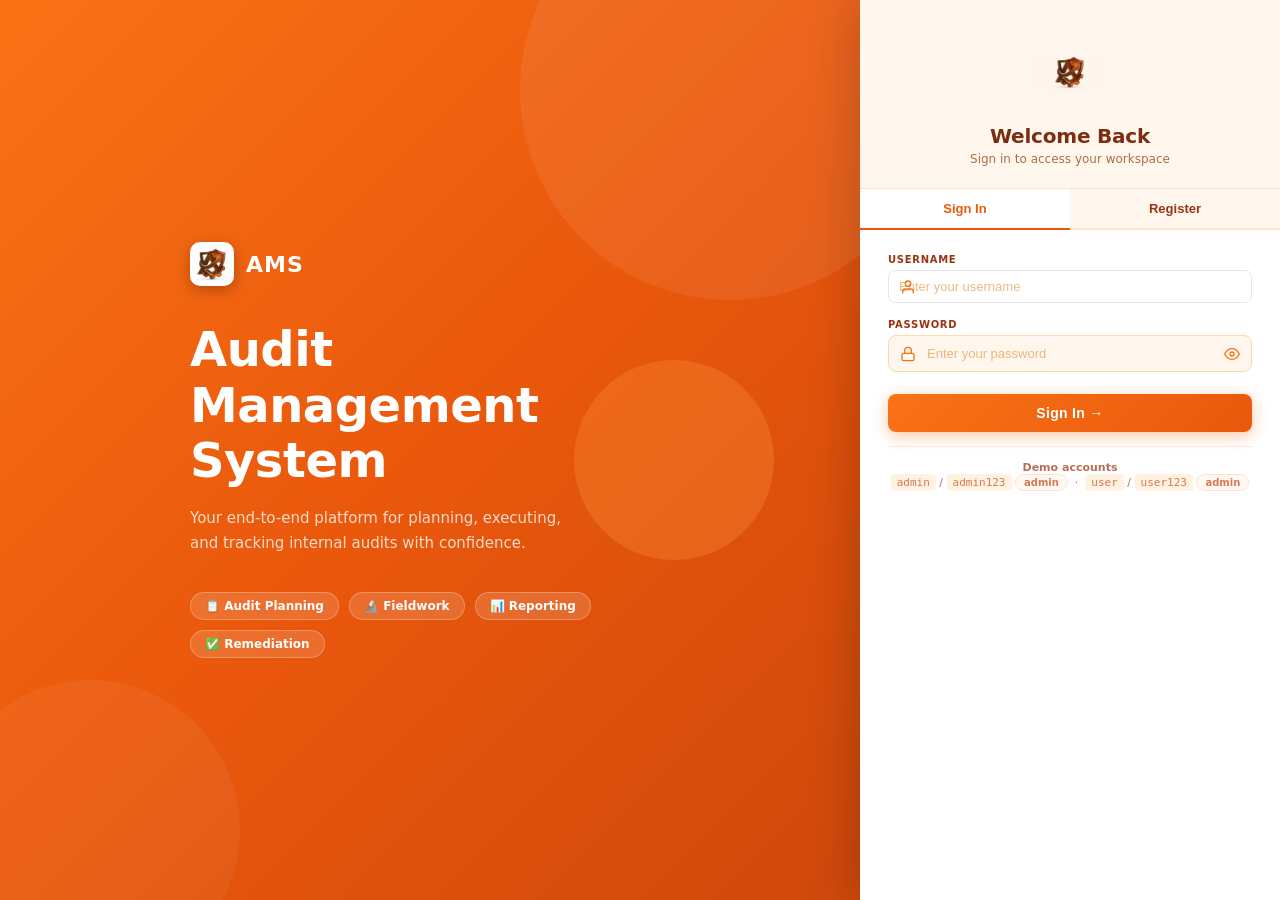
==== commit 0b88a8eb: "feat: clear sample data, make all demo accounts admin for testers" ====
--- a/app/index.html
+++ b/app/index.html
@@ -103,7 +103,7 @@
         <span class="role-badge admin">admin</span>
         &nbsp;·&nbsp;
         <code>user</code> / <code>user123</code>
-        <span class="role-badge user">view only</span>
+        <span class="role-badge admin">admin</span>
       </div>
     </div>
 
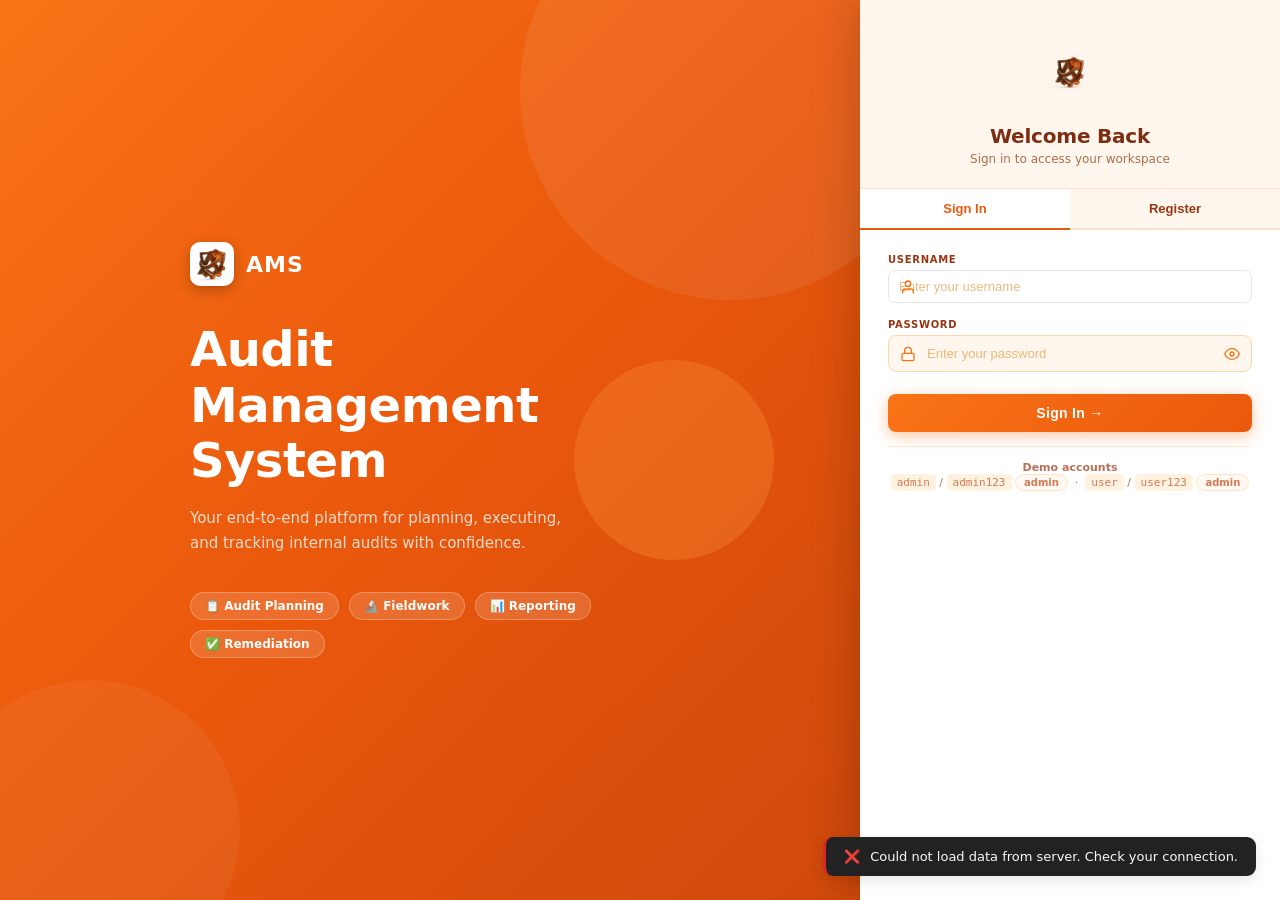
==== commit 3e80cce8: "fix: eliminate login flash on reload by hiding auth screen immediately via inline script" ====
--- a/app/index.html
+++ b/app/index.html
@@ -7,6 +7,17 @@
   <link rel="icon" type="image/jpeg" href="src/assets/logo.jpeg">
   <link rel="stylesheet" href="src/styles.css">
   <link rel="stylesheet" href="src/auth/login.css">
+  <!-- Hide auth screen immediately if session exists — prevents flash on reload -->
+  <script>
+    try {
+      if (localStorage.getItem('ams_session')) {
+        document.documentElement.style.setProperty('--auth-display', 'none');
+      }
+    } catch(_) {}
+  </script>
+  <style>
+    #auth-screen { display: var(--auth-display, flex); }
+  </style>
 </head>
 <body>
 
--- a/app/src/auth/login.css
+++ b/app/src/auth/login.css
@@ -6,13 +6,12 @@
 #auth-screen {
   position: fixed;
   inset: 0;
-  display: flex;
   align-items: stretch;
   z-index: 9000;
   background: linear-gradient(135deg, #f97316 0%, #ea580c 40%, #c2410c 100%);
 }
 
-#auth-screen.hidden { display: none; }
+#auth-screen.hidden { display: none !important; }
 
 /* ══════════════════════════════════════════
    LEFT HERO PANEL
